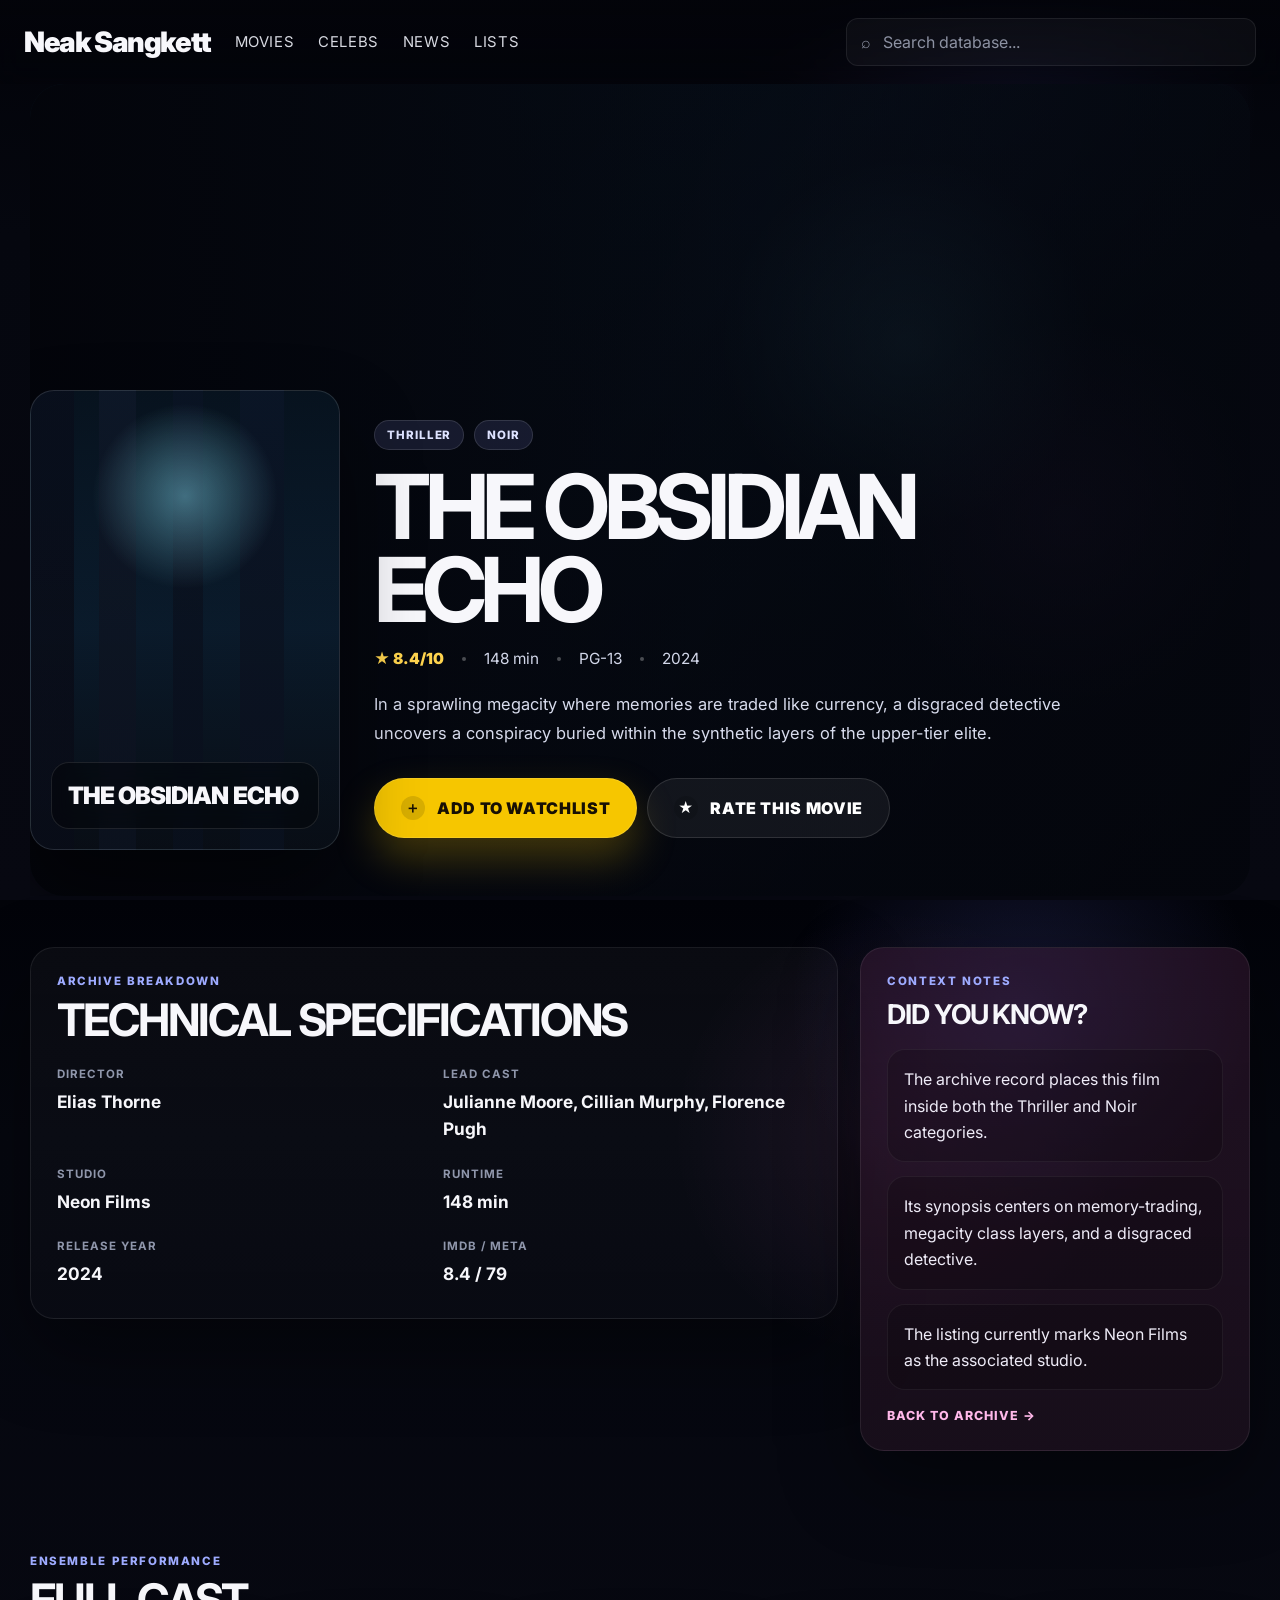
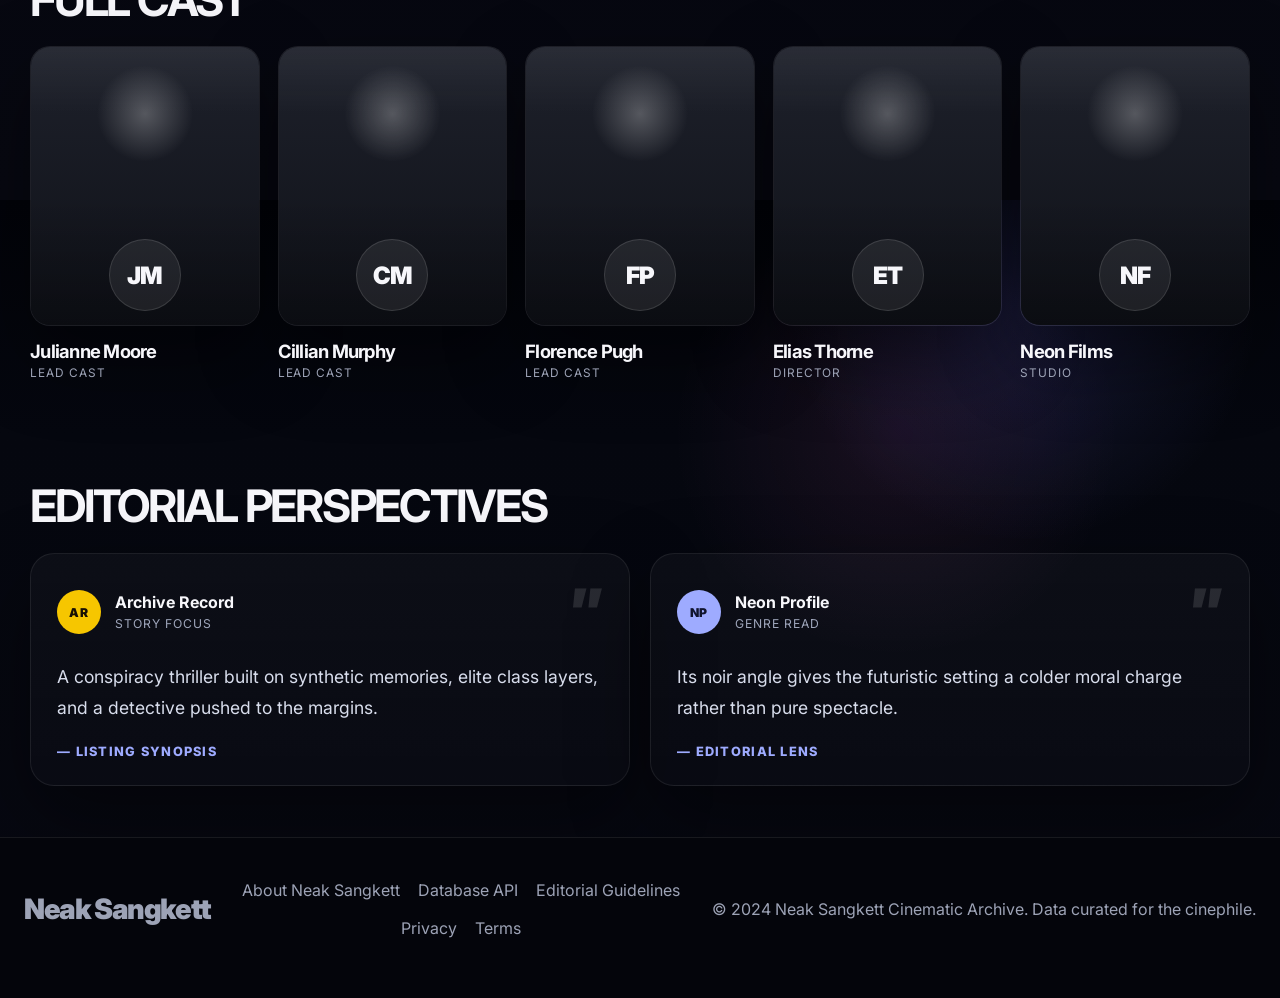
==== movie-detail.html @ 91a35692 "Final version" ====
<!DOCTYPE html>
<html lang="en">
<head>
  <meta charset="UTF-8" />
  <meta name="viewport" content="width=device-width, initial-scale=1.0" />
  <title>Movie Detail | Neak Sangkett</title>
  <link rel="preconnect" href="https://fonts.googleapis.com">
  <link rel="preconnect" href="https://fonts.gstatic.com" crossorigin>
  <link href="https://fonts.googleapis.com/css2?family=Inter:wght@400;500;600;700;800;900&display=swap" rel="stylesheet">
  <link rel="stylesheet" href="styles.css" />
</head>
<body class="detail-page">
  <div class="page-shell">
    <header class="topbar">
      <a class="brand" href="index.html#hero" aria-label="Neak Sangkett home">Neak Sangkett</a>

      <nav class="main-nav" id="mainNav" aria-label="Primary navigation">
        <a href="index.html#hero">Movies</a>
        <a href="index.html#top-rated">Celebs</a>
        <a href="index.html#news">News</a>
        <a href="index.html#archive">Lists</a>
      </nav>

      <div class="topbar-actions">
        <label class="search-box">
          <span class="search-icon">⌕</span>
          <input type="text" placeholder="Search database..." aria-label="Search database" />
        </label>
        
        <button class="menu-toggle" id="menuToggle" aria-label="Toggle menu" aria-expanded="false" aria-controls="mainNav">☰</button>
      </div>
    </header>

    <main>
      <section class="detail-hero section">
        <div class="detail-backdrop" id="detailBackdrop"></div>

        <div class="detail-hero-inner">
          <div class="detail-poster-shell">
            <div class="detail-poster-art" id="detailPoster">
              <div class="detail-poster-fallback" id="detailPosterFallback"><span>Loading</span></div>
            </div>
          </div>

          <div class="detail-main-copy">
            <div class="detail-genre-row" id="detailGenres"></div>
            <h1 class="detail-title" id="detailTitle">Loading</h1>
            <div class="detail-meta-row" id="detailMeta"></div>
            <p class="detail-synopsis" id="detailSynopsis"></p>
            <div class="detail-cta-row">
              <a class="detail-watch-btn" href="index.html#archive"><span class="detail-icon-dot">＋</span> Add to Watchlist</a>
              <a class="detail-rate-btn" href="index.html#archive"><span class="detail-icon-dot">★</span> Rate This Movie</a>
            </div>
          </div>
        </div>
      </section>

      <section class="section detail-info-grid">
        <div class="detail-panel">
          <div class="detail-panel-head">
            <div>
              <span class="detail-kicker">Archive breakdown</span>
              <h2>Technical Specifications</h2>
            </div>
          </div>
          <div class="detail-spec-grid" id="detailSpecs"></div>
        </div>

        <aside class="detail-sidebar-card">
          <span class="detail-kicker">Context notes</span>
          <h3>Did You Know?</h3>
          <div class="detail-trivia-list" id="detailTrivia"></div>
          <a class="detail-sidebar-link" href="index.html#archive">Back to archive →</a>
        </aside>
      </section>

      <section class="section">
        <div class="detail-cast-heading">
          <div>
            <span class="detail-kicker">Ensemble performance</span>
            <h2>Full Cast</h2>
          </div>
        </div>
        <div class="detail-cast-row" id="detailCast"></div>
      </section>

      <section class="section">
        <div class="detail-review-heading">
          <div>
            <h2>Editorial Perspectives</h2>
          </div>
        </div>
        <div class="detail-review-wrap" id="detailReviews"></div>
      </section>
    </main>

    <footer class="footer">
      <div class="brand muted">Neak Sangkett</div>
      <div class="footer-links">
        <a href="#">About Neak Sangkett</a>
        <a href="#">Database API</a>
        <a href="#">Editorial Guidelines</a>
        <a href="#">Privacy</a>
        <a href="#">Terms</a>
      </div>
      <div class="copyright">© 2024 Neak Sangkett Cinematic Archive. Data curated for the cinephile.</div>
    </footer>
  </div>

  <script src="movie-detail.js"></script>
</body>
</html>
---- styles.css ----
* {
  box-sizing: border-box;
}

:root {
  --bg: #04050b;
  --bg-soft: #0d0f18;
  --panel: #12141d;
  --panel-2: #171924;
  --muted: #9da3b6;
  --text: #f7f7fb;
  --line: rgba(255, 255, 255, 0.08);
  --line-strong: rgba(255, 255, 255, 0.14);
  --accent: #a5adff;
  --accent-2: #f6c600;
  --accent-3: #cc79ff;
  --shadow: 0 30px 80px rgba(0, 0, 0, 0.42);
  --radius-lg: 30px;
  --radius-md: 24px;
  --radius-sm: 16px;
  --container: min(1220px, calc(100% - 40px));
}

html {
  height: 100%;
  scroll-behavior: smooth;
}

body {
  height: 100%;
  min-height: 100vh;
  margin: 0;
  font-family: "Inter", sans-serif;
  background:
    radial-gradient(circle at 82% 10%, rgba(89, 155, 255, 0.25), transparent 18%),
    radial-gradient(circle at 70% 35%, rgba(76, 150, 255, 0.12), transparent 18%),
    linear-gradient(180deg, #04050b 0%, #06070d 30%, #080910 100%);
  color: var(--text);
  overflow-x: hidden;
}

body.nav-open,
body.filters-open {
  overflow: hidden;

}

img {
  display: block;
  max-width: 100%;
}

button,
input {
  font: inherit;
}

button {
  -webkit-tap-highlight-color: transparent;
}

a {
  color: inherit;
  text-decoration: none;
}

.page-shell {
  height: 100%;
  display: flex;
  flex-direction: column;
}

main {
  flex: 1;
}

.section,
.footer {
  width: var(--container);
  margin: 0 auto;
}

.section {
  padding: clamp(36px, 4vw, 64px) 0;
}

.topbar {
  width: 100%;
  padding: 18px 24px;
  display: flex;
  align-items: center;
  gap: 24px;
  position: sticky;
  top: 0;
  z-index: 50;
  backdrop-filter: blur(14px);
  background: linear-gradient(180deg, rgba(4, 5, 11, 0.94), rgba(4, 5, 11, 0.55));
}

.brand {
  font-size: clamp(1.7rem, 2.2vw, 2rem);
  font-weight: 900;
  letter-spacing: -0.05em;
  white-space: nowrap;
}

.main-nav {
  display: flex;
  gap: 24px;
  margin-right: auto;
}

.main-nav a,
.link-btn {
  font-size: 0.93rem;
  text-transform: uppercase;
  letter-spacing: 0.04em;
  color: #d7d9e1;
}

.main-nav a:hover,
.link-btn:hover,
.section-link:hover,
.explore-link:hover,
.footer a:hover {
  color: white;
}

.topbar-actions {
  display: flex;
  align-items: center;
  gap: 14px;
}

.link-btn,
.menu-toggle,
.primary-btn,
.ghost-btn,
.apply-btn,
.circle-btn,
.tiny-btn,
.text-btn,
.chip,
.mobile-filter-toggle,
.filter-close {
  border: 0;
  background: none;
  cursor: pointer;
  transition: transform 180ms ease, background-color 180ms ease, border-color 180ms ease, color 180ms ease, opacity 180ms ease;
}

.search-box {
  display: flex;
  align-items: center;
  gap: 10px;
  width: min(500px, 32vw);
  border-radius: 12px;
  border: 1px solid var(--line);
  padding: 12px 14px;
  background: rgba(255, 255, 255, 0.035);
}

.search-box input {
  flex: 1;
  min-width: 0;
  background: transparent;
  border: 0;
  outline: none;
  color: white;
}

.search-box input::placeholder {
  color: #8d92a3;
}

.search-icon {
  color: #8d92a3;
}

.menu-toggle {
  display: none;
  width: 44px;
  height: 44px;
  border-radius: 12px;
  place-items: center;
  color: white;
  border: 1px solid var(--line);
  background: rgba(255, 255, 255, 0.035);
}

.hero {
  min-height: calc(100vh - 88px);
  grid-template-columns: minmax(0, 1.15fr) minmax(340px, 1fr);
  align-items: center;
  gap: clamp(24px, 4vw, 42px);
  padding-top: clamp(20px, 4vw, 40px);
}

.hero-copy {
  max-width: 530px;
}

.eyebrow-row {
  display: flex;
  flex-wrap: wrap;
  gap: 8px;
  margin-bottom: 20px;
}

.pill {
  display: inline-flex;
  align-items: center;
  border-radius: 999px;
  padding: 6px 10px;
  font-size: 0.7rem;
  text-transform: uppercase;
  letter-spacing: 0.08em;
  border: 1px solid var(--line);
  background: rgba(255, 255, 255, 0.04);
}

.pill-yellow,
.label-yellow {
  background: var(--accent-2);
  color: #181204;
  border-color: transparent;
  font-weight: 800;
}

.hero h1 {
  margin: 0;
  font-size: clamp(3rem, 8vw, 6.2rem);
  line-height: 0.92;
  letter-spacing: -0.06em;
}

.hero p {
  margin: 22px 0 0;
  color: #c8cede;
  line-height: 1.8;
  max-width: 480px;
}

.hero-actions,
.card-actions,
.result-actions,
.archive-head-actions {
  display: flex;
  flex-wrap: wrap;
  gap: 12px;
}

.hero-actions,
.card-actions,
.result-actions {
  margin-top: 26px;
}

.primary-btn,
.ghost-btn,
.apply-btn,
.mobile-filter-toggle {
  padding: 15px 24px;
  border-radius: 16px;
  font-weight: 700;
  letter-spacing: 0.01em;
}

.primary-btn {
  background: var(--accent);
  color: #13162d;
  box-shadow: 0 20px 40px rgba(165, 173, 255, 0.25);
}

.primary-btn:hover,
.apply-btn:hover,
.circle-btn:hover,
.tiny-btn:hover,
.chip:hover,
.mobile-filter-toggle:hover,
.menu-toggle:hover,
.text-btn:hover,
.ghost-btn:hover {
  transform: translateY(-1px);
}

.ghost-btn,
.mobile-filter-toggle,
.text-btn,
.tiny-btn {
  border: 1px solid var(--line);
  color: white;
  background: rgba(255, 255, 255, 0.035);
}

.primary-btn.small,
.ghost-btn.small {
  padding: 12px 20px;
  border-radius: 14px;
  font-size: 0.92rem;
}

.hero-art {
  position: relative;
  min-height: clamp(360px, 52vw, 620px);
  border-radius: var(--radius-lg);
  overflow: hidden;
  background:
    radial-gradient(circle at 78% 14%, rgba(211, 248, 255, 0.9), rgba(82, 153, 255, 0.35) 8%, rgba(13, 24, 45, 0.02) 20%),
    radial-gradient(circle at 60% 85%, rgba(36, 100, 255, 0.22), transparent 12%),
    linear-gradient(120deg, rgba(0, 0, 0, 0.9) 10%, rgba(4, 28, 74, 0.75) 62%, rgba(0, 0, 0, 0.8) 100%);
  box-shadow: var(--shadow);
}

.lens-flare {
  position: absolute;
  inset: 0;
  background:
    radial-gradient(circle at 84% 18%, rgba(255, 255, 255, 0.92), rgba(167, 227, 255, 0.42) 7%, rgba(64, 120, 255, 0.12) 14%, transparent 19%);
}

.star-field {
  position: absolute;
  inset: 0;
  opacity: 0.52;
  background-image:
    radial-gradient(circle, rgba(255, 255, 255, 0.95) 1px, transparent 1.5px),
    radial-gradient(circle, rgba(255, 255, 255, 0.8) 1px, transparent 1.6px),
    radial-gradient(circle, rgba(255, 255, 255, 0.45) 1px, transparent 1.5px);
  background-size: 120px 120px, 160px 160px, 210px 210px;
  background-position: 8px 16px, 45px 72px, 85px 35px;
}

.section-head,
.archive-head {
  display: flex;
  align-items: end;
  justify-content: space-between;
  gap: 20px;
  margin-bottom: 28px;
}

.section-tag {
  display: inline-block;
  color: #d792ff;
  font-size: 0.75rem;
  text-transform: uppercase;
  letter-spacing: 0.09em;
  margin-bottom: 10px;
  font-weight: 700;
}

.section h2 {
  margin: 0;
  font-size: clamp(2rem, 5vw, 3.1rem);
  line-height: 1;
  letter-spacing: -0.05em;
}

.section-link,
.explore-link {
  color: #cfd5ec;
  text-transform: uppercase;
  font-size: 0.8rem;
  letter-spacing: 0.08em;
}

.top-grid,
.news-grid,
.reference-grid {
  display: grid;
  gap: 18px;
}

.top-grid {
  grid-template-columns: minmax(0, 1.1fr) minmax(0, 1fr);
}

.feature-card,
.rank-card,
.wide-card,
.release-card,
.news-card,
.result-card,
.filters-panel,
.reference-section figure {
  border: 1px solid var(--line);
  background: linear-gradient(180deg, rgba(255, 255, 255, 0.03), rgba(255, 255, 255, 0.015));
  box-shadow: var(--shadow);
}

.feature-card {
  border-radius: 26px;
  overflow: hidden;
  min-height: 520px;
  position: relative;
}

.poster {
  height: 370px;
}

.poster-camera {
  background:
    radial-gradient(circle at 36% 38%, rgba(255, 255, 255, 0.28), transparent 14%),
    radial-gradient(circle at 61% 39%, rgba(255, 255, 255, 0.18), transparent 8%),
    linear-gradient(180deg, rgba(255, 255, 255, 0.12), transparent 45%),
    linear-gradient(140deg, #20252e 10%, #0b0d12 55%, #11131b 100%);
  position: relative;
}

.poster-camera::before,
.poster-camera::after {
  content: "";
  position: absolute;
  background: #11131a;
  border: 1px solid rgba(255, 255, 255, 0.08);
}

.poster-camera::before {
  width: 120px;
  height: 140px;
  left: 90px;
  top: 95px;
  border-radius: 12px;
  box-shadow: 120px 16px 0 -18px rgba(255, 255, 255, 0.1);
}

.poster-camera::after {
  width: 110px;
  height: 110px;
  right: 84px;
  top: 140px;
  border-radius: 50%;
  box-shadow:
    -88px -30px 0 -20px #161922,
    -104px -46px 0 -16px rgba(255, 255, 255, 0.05),
    54px 26px 0 -44px #171b24;
}

.feature-meta {
  padding: 22px;
}

.rating-line {
  color: #f7cf42;
  font-weight: 800;
  font-size: 0.98rem;
}

.rating-line span,
.rank-card p,
.wide-card p,
.release-card p,
.news-content p,
.results-count,
.result-meta,
.detail-grid span,
.news-meta,
.copyright,
.footer a,
.muted {
  color: var(--muted);
}

.feature-meta h3,
.rank-card h4,
.wide-card h4,
.release-card h4,
.result-copy h3,
.news-content h3 {
  margin: 10px 0 0;
  font-size: clamp(1.5rem, 3vw, 2rem);
  line-height: 1;
  letter-spacing: -0.05em;
  text-transform: uppercase;
}

.rank-stack {
  display: grid;
  grid-template-columns: repeat(2, minmax(0, 1fr));
  gap: 18px;
}

.rank-card,
.wide-card {
  border-radius: 24px;
  padding: 22px;
  min-height: 250px;
  position: relative;
}

.rank-card {
  display: flex;
  flex-direction: column;
}

.rank-card h4,
.wide-card h4 {
  font-size: clamp(1.6rem, 3vw, 2rem);
}

.rank-num {
  color: #ffd54f;
  font-weight: 800;
  font-size: 1.6rem;
}

.rank-rating {
  position: absolute;
  top: 22px;
  right: 22px;
  font-size: 0.92rem;
}

.text-btn {
  margin-top: auto;
  padding: 10px 14px;
  border-radius: 12px;
}

.wide-card {
  grid-column: span 2;
  min-height: 180px;
  display: grid;
  grid-template-columns: 74px 1fr auto;
  gap: 18px;
  align-items: center;
}

.album-art {
  width: 74px;
  height: 74px;
  border-radius: 16px;
  background:
    linear-gradient(145deg, #0d1018 30%, rgba(255, 255, 255, 0.1) 31%, #18203a 44%, #f35fa8 70%, #111 100%);
}

.mini-rating {
  color: #f6d35c;
  font-size: 0.82rem;
  margin-bottom: 6px;
}

.circle-btn {
  width: 42px;
  height: 42px;
  flex: 0 0 auto;
  border-radius: 50%;
  border: 1px solid var(--line);
  color: white;
  display: inline-grid;
  place-items: center;
  background: rgba(255, 255, 255, 0.035);
}

.carousel-controls {
  display: flex;
  gap: 10px;
}

.release-row {
  display: grid;
  grid-auto-flow: column;
  grid-auto-columns: minmax(240px, 1fr);
  gap: 18px;
  overflow-x: auto;
  scroll-behavior: smooth;
  scroll-snap-type: x proximity;
  padding-bottom: 6px;
}

.release-row::-webkit-scrollbar {
  height: 8px;
}

.release-row::-webkit-scrollbar-thumb {
  background: rgba(255, 255, 255, 0.12);
  border-radius: 999px;
}

.release-card {
  border-radius: 22px;
  overflow: hidden;
  min-width: 240px;
  position: relative;
  scroll-snap-align: start;
}

.release-poster {
  height: 320px;
}

.release-lens {
  background:
    radial-gradient(circle at 25% 40%, rgba(255, 255, 255, 0.35), transparent 12%),
    radial-gradient(circle at 30% 30%, rgba(255, 219, 133, 0.14), transparent 16%),
    linear-gradient(120deg, #2d311f 0%, #14170f 50%, #0b0d12 100%);
}

.release-void {
  background:
    radial-gradient(circle at 50% 30%, rgba(145, 225, 255, 0.85), rgba(57, 165, 255, 0.2) 9%, transparent 22%),
    linear-gradient(180deg, #070b12 0%, #09111a 52%, #06070d 100%);
}

.release-forest {
  background:
    linear-gradient(90deg, rgba(20, 45, 54, 0.95) 0 9%, transparent 9% 18%, rgba(12, 33, 37, 0.95) 18% 28%, transparent 28% 38%, rgba(12, 36, 45, 0.95) 38% 48%, transparent 48% 58%, rgba(13, 37, 50, 0.95) 58% 70%, transparent 70% 80%, rgba(12, 36, 45, 0.95) 80% 90%, transparent 90%),
    radial-gradient(circle at 50% 24%, rgba(156, 240, 255, 0.85), transparent 24%),
    linear-gradient(180deg, #071017 0%, #0b1a24 35%, #041017 100%);
}

.release-neon {
  background:
    linear-gradient(90deg, rgba(14, 19, 34, 0.9) 0 10%, transparent 10% 14%, rgba(17, 29, 48, 0.9) 14% 28%, transparent 28% 32%, rgba(25, 22, 50, 0.9) 32% 46%, transparent 46% 50%, rgba(20, 27, 53, 0.9) 50% 63%, transparent 63% 68%, rgba(14, 19, 34, 0.9) 68% 84%, transparent 84%),
    radial-gradient(circle at 70% 32%, rgba(253, 77, 182, 0.65), transparent 14%),
    linear-gradient(180deg, #09111d 0%, #130a1f 100%);
}

.release-city {
  background:
    linear-gradient(180deg, rgba(255, 255, 255, 0.08), transparent 30%),
    linear-gradient(90deg, rgba(17, 22, 38, 0.95) 0 8%, transparent 8% 15%, rgba(12, 34, 54, 0.95) 15% 27%, transparent 27% 35%, rgba(17, 22, 38, 0.95) 35% 48%, transparent 48% 56%, rgba(12, 34, 54, 0.95) 56% 68%, transparent 68% 76%, rgba(17, 22, 38, 0.95) 76% 88%, transparent 88%),
    radial-gradient(circle at 50% 18%, rgba(119, 222, 255, 0.75), transparent 16%),
    linear-gradient(180deg, #06111b 0%, #0d1828 100%);
}

.release-card h4,
.release-card p {
  padding: 0 16px 0;
}

.release-card h4 {
  margin: 16px 0 6px;
}

.release-card p {
  margin: 0 0 18px;
}

.date-pill {
  position: absolute;
  top: 14px;
  left: 14px;
  padding: 6px 10px;
  border-radius: 999px;
  font-size: 0.72rem;
  font-weight: 700;
  text-transform: uppercase;
  background: rgba(5, 5, 10, 0.72);
  border: 1px solid rgba(255, 255, 255, 0.08);
}

.news-section {
  display: grid;
  grid-template-columns: 320px minmax(0, 1fr);
  gap: 22px;
  align-items: start;
}

.news-sidebar p {
  line-height: 1.8;
  color: #c8cede;
}

.news-grid {
  grid-template-columns: repeat(2, minmax(0, 1fr));
}

.news-card {
  border-radius: 24px;
  overflow: hidden;
}

.news-thumb {
  height: 250px;
}

.news-set {
  background:
    radial-gradient(circle at 70% 40%, rgba(255, 230, 188, 0.24), transparent 18%),
    linear-gradient(90deg, transparent 0 12%, rgba(255, 255, 255, 0.08) 12% 18%, transparent 18% 100%),
    linear-gradient(140deg, #1f1712 10%, #3e2e1f 45%, #121319 100%);
}

.news-seats {
  background:
    linear-gradient(180deg, rgba(255, 255, 255, 0.06), transparent 26%),
    radial-gradient(circle at 50% 76%, rgba(145, 0, 0, 0.48), transparent 24%),
    linear-gradient(180deg, #221114 0%, #120d11 100%);
  position: relative;
}

.news-seats::before {
  content: "";
  position: absolute;
  inset: auto 0 0 0;
  height: 120px;
  background-image: radial-gradient(circle at center, #9b101c 0 18px, transparent 19px);
  background-size: 74px 48px;
  background-position: 12px 22px;
}

.news-content {
  padding: 20px;
}

.label {
  display: inline-flex;
  margin-right: 8px;
  margin-bottom: 14px;
  border-radius: 999px;
  padding: 6px 9px;
  font-size: 0.68rem;
  text-transform: uppercase;
  letter-spacing: 0.08em;
  background: rgba(255, 255, 255, 0.06);
  border: 1px solid var(--line);
}

.label-purple {
  background: rgba(208, 128, 255, 0.22);
  color: #efccff;
}

.news-content h3 {
  font-size: clamp(1.55rem, 3vw, 2rem);
  text-transform: none;
  line-height: 1.05;
}

.news-content p,
.result-copy p {
  line-height: 1.7;
}

.news-meta {
  margin-top: 18px;
  font-size: 0.92rem;
}

.archive-section {
  padding-top: 64px;
  position: relative;
}

.archive-head-actions {
  align-items: center;
  justify-content: flex-end;
}

.mobile-filter-toggle {
  display: none;
}

.archive-layout {
  display: grid;
  grid-template-columns: 300px minmax(0, 1fr);
  gap: 22px;
  align-items: start;
}

.filters-backdrop {
  display: none;
}

.filters-panel {
  border-radius: 24px;
  padding: 24px;
  position: sticky;
  top: 96px;
}

.filters-topbar {
  display: flex;
  justify-content: space-between;
  align-items: center;
  gap: 12px;
}

.filters-panel h3 {
  margin: 0 0 24px;
  font-size: 2rem;
  text-transform: uppercase;
  letter-spacing: -0.04em;
}

.filter-close {
  display: none;
  width: 40px;
  height: 40px;
  border-radius: 50%;
  border: 1px solid var(--line);
  color: white;
  background: rgba(255, 255, 255, 0.04);
  font-size: 1.5rem;
  line-height: 1;
}

.filter-block + .filter-block {
  margin-top: 22px;
}

.filter-block label {
  display: block;
  margin-bottom: 12px;
  text-transform: uppercase;
  font-size: 0.82rem;
  letter-spacing: 0.06em;
  font-weight: 700;
}

.year-inputs {
  display: grid;
  grid-template-columns: repeat(2, minmax(0, 1fr));
  gap: 10px;
}

.year-inputs input,
.filter-block input[type="range"] {
  width: 100%;
}

.year-inputs input {
  background: rgba(255, 255, 255, 0.04);
  color: white;
  border: 1px solid var(--line);
  border-radius: 14px;
  padding: 14px 12px;
  outline: none;
}

.check-list {
  display: grid;
  gap: 10px;
}

.check-list label {
  display: flex;
  align-items: center;
  gap: 10px;
  margin: 0;
  font-size: 0.95rem;
  text-transform: none;
  letter-spacing: 0;
  color: #d6daea;
  font-weight: 500;
}

.check-list input {
  width: 18px;
  height: 18px;
  accent-color: var(--accent);
}

.genre-chips {
  display: flex;
  flex-wrap: wrap;
  gap: 10px;
}

.chip {
  padding: 10px 14px;
  border-radius: 999px;
  border: 1px solid var(--line);
  color: white;
  background: rgba(255, 255, 255, 0.035);
}

.chip.active {
  background: var(--accent);
  color: #10142d;
  font-weight: 700;
  border-color: transparent;
}

.apply-btn {
  width: 100%;
  margin-top: 28px;
  background: var(--accent-2);
  color: #171004;
  font-weight: 900;
  text-transform: uppercase;
  letter-spacing: 0.06em;
}

.results-list {
  display: grid;
  gap: 22px;
}

.result-card {
  border-radius: 28px;
  padding: 18px;
  display: grid;
  grid-template-columns: minmax(200px, 220px) minmax(0, 1fr) 100px;
  gap: 22px;
  align-items: start;
}

.result-poster {
  border-radius: 20px;
  min-height: 300px;
}

.release-poster img {
  width: 100%;
  height: 100%;
  object-fit: cover;
  display: block;
  border-radius: inherit;
}

.result-observer {
  background:
    radial-gradient(circle at 50% 23%, rgba(138, 232, 255, 0.7), transparent 24%),
    linear-gradient(90deg, rgba(9, 15, 28, 0.95) 0 14%, transparent 14% 22%, rgba(14, 24, 40, 0.95) 22% 34%, transparent 34% 46%, rgba(10, 20, 36, 0.95) 46% 56%, transparent 56% 68%, rgba(11, 22, 39, 0.95) 68% 82%, transparent 82%),
    linear-gradient(180deg, #07131f 0%, #0b2033 52%, #091119 100%);
}

.result-paper {
  background:
    linear-gradient(160deg, rgba(255, 255, 255, 0.78) 0 24%, transparent 24% 100%),
    linear-gradient(140deg, #101216 30%, #2a2d35 60%, #0d0f14 100%);
}

.result-drive {
  background:
    radial-gradient(circle at 50% 28%, rgba(234, 255, 255, 0.72), transparent 23%),
    linear-gradient(90deg, rgba(17, 35, 31, 0.88) 0 12%, transparent 12% 24%, rgba(17, 35, 31, 0.88) 24% 36%, transparent 36% 48%, rgba(17, 35, 31, 0.88) 48% 60%, transparent 60% 72%, rgba(17, 35, 31, 0.88) 72% 84%, transparent 84%),
    linear-gradient(180deg, #0f1614 0%, #15211c 100%);
  position: relative;
}

.result-drive::before {
  content: "";
  position: absolute;
  left: 48px;
  right: 48px;
  bottom: 26px;
  height: 72px;
  border-radius: 28px 28px 12px 12px;
  background:
    radial-gradient(circle at 20% 50%, rgba(255, 241, 180, 0.9) 0 12px, transparent 13px),
    radial-gradient(circle at 80% 50%, rgba(255, 241, 180, 0.9) 0 12px, transparent 13px),
    linear-gradient(180deg, rgba(255, 255, 255, 0.2), rgba(255, 255, 255, 0.05)),
    #1a2228;
}

.result-copy h3 {
  font-size: clamp(2rem, 4vw, 3.4rem);
}

.result-meta {
  margin-top: 10px;
  text-transform: uppercase;
  font-size: 0.85rem;
  letter-spacing: 0.06em;
}

.detail-grid {
  display: grid;
  grid-template-columns: repeat(2, minmax(160px, 1fr));
  gap: 18px;
  margin-top: 18px;
  color: #e8ebf7;
  font-size: 0.98rem;
  line-height: 1.6;
}

.detail-grid span {
  display: block;
  margin-bottom: 4px;
  text-transform: uppercase;
  font-size: 0.72rem;
  letter-spacing: 0.08em;
}

.score-stack {
  display: grid;
  gap: 12px;
}

.score-box {
  border-radius: 18px;
  border: 1px solid var(--line);
  background: rgba(255, 255, 255, 0.035);
  padding: 12px;
  text-align: center;
}

.score-box span {
  display: block;
  font-size: 0.72rem;
  text-transform: uppercase;
  color: #ffcf4e;
  margin-bottom: 6px;
  font-weight: 800;
}

.score-box strong {
  font-size: 2rem;
}

.reference-grid {
  grid-template-columns: repeat(3, minmax(0, 1fr));
}

.reference-section figure {
  margin: 0;
  border-radius: 22px;
  overflow: hidden;
}

.reference-section img {
  width: 100%;
  aspect-ratio: 3 / 4.4;
  object-fit: cover;
}

.reference-section figcaption {
  padding: 14px 16px;
  color: var(--muted);
}

.footer {
  width: 100%;
  padding: 42px 24px 60px;
  display: grid;
  grid-template-columns: auto 1fr auto;
  gap: 20px;
  align-items: center;
  border-top: 1px solid var(--line);
  background: var(--bg);
}

.footer-links {
  display: flex;
  flex-wrap: wrap;
  gap: 18px;
  justify-content: center;
}

.tiny-btn {
  padding: 10px 14px;
  border-radius: 12px;
}

.tiny-btn-accent {
  background: rgba(165, 173, 255, 0.12);
}

.hidden {
  display: none !important;
}

@media (max-width: 1180px) {
  .archive-layout {
    grid-template-columns: 270px minmax(0, 1fr);
  }

  .result-card {
    grid-template-columns: minmax(180px, 220px) minmax(0, 1fr);
  }

  .score-stack {
    grid-column: 2;
    grid-template-columns: repeat(2, minmax(0, 1fr));
  }
}

@media (max-width: 1024px) {
  .hero,
  .top-grid,
  .news-section,
  .footer {
    grid-template-columns: 1fr;
  }

  .archive-layout {
    grid-template-columns: 1fr;
  }

  .news-grid,
  .reference-grid {
    grid-template-columns: 1fr;
  }

  .hero-copy {
    max-width: 100%;
  }

  .hero-art {
    order: -1;
  }

  .mobile-filter-toggle {
    display: inline-flex;
    align-items: center;
    justify-content: center;
    padding-inline: 18px;
  }

  .filters-backdrop {
    position: fixed;
    inset: 0;
    background: rgba(1, 2, 7, 0.68);
    backdrop-filter: blur(8px);
    opacity: 0;
    pointer-events: none;
    transition: opacity 180ms ease;
    z-index: 70;
  }

  body.filters-open .filters-backdrop {
    display: block;
    opacity: 1;
    pointer-events: auto;
  }

  .filters-panel {
    position: fixed;
    inset: auto 0 0 auto;
    top: 0;
    right: 0;
    width: min(420px, 92vw);
    height: 100dvh;
    border-radius: 0;
    overflow-y: auto;
    transform: translateX(100%);
    transition: transform 220ms ease;
    z-index: 80;
    padding-bottom: 36px;
  }

  body.filters-open .filters-panel {
    transform: translateX(0);
  }

  .filters-topbar {
    position: sticky;
    top: 0;
    z-index: 2;
    background: rgba(18, 20, 29, 0.96);
    backdrop-filter: blur(10px);
    margin: -24px -24px 24px;
    padding: 24px;
    border-bottom: 1px solid var(--line);
  }

  .filter-close {
    display: inline-grid;
    place-items: center;
  }
}

@media (max-width: 840px) {
  :root {
    --container: min(100% - 28px, 1220px);
  }

  .main-nav {
    position: fixed;
    top: 77px;
    left: 14px;
    right: 14px;
    display: flex;
    flex-direction: column;
    gap: 8px;
    padding: 14px;
    margin-right: 0;
    border: 1px solid var(--line);
    border-radius: 20px;
    background: rgba(7, 8, 15, 0.98);
    box-shadow: var(--shadow);
    opacity: 0;
    pointer-events: none;
    transform: translateY(-10px);
    transition: opacity 180ms ease, transform 180ms ease;
  }

  .main-nav a {
    padding: 12px 10px;
    border-radius: 12px;
  }

  .main-nav a:hover {
    background: rgba(255, 255, 255, 0.04);
  }

  .main-nav.open {
    opacity: 1;
    pointer-events: auto;
    transform: translateY(0);
  }

  .menu-toggle {
    display: inline-grid;
  }

  .search-box {
    width: min(200px, 40vw);
  }

  .rank-stack,
  .detail-grid {
    grid-template-columns: 1fr;
  }

  .wide-card {
    grid-column: span 1;
    grid-template-columns: 74px 1fr;
  }

  .wide-card .circle-btn {
    grid-column: 1 / -1;
    justify-self: start;
  }

  .result-card {
    grid-template-columns: 1fr;
  }

  .score-stack {
    grid-column: auto;
  }
}

@media (max-width: 640px) {
  :root {
    --container: min(100% - 24px, 1220px);
  }

  .topbar {
    gap: 12px;
    padding: 14px 0;
  }

  .topbar-actions {
    margin-left: auto;
    gap: 10px;
  }

  .link-btn,
  .section-link,
  .carousel-controls {
    display: none;
  }

  .search-box {
    display: none;
  }

  .hero {
    min-height: auto;
    padding-top: 10px;
  }

  .hero-art {
    min-height: 300px;
  }

  .hero-actions,
  .result-actions,
  .archive-head-actions {
    width: 100%;
  }

  .hero-actions > *,
  .result-actions > * {
    flex: 1 1 100%;
  }

  .feature-card,
  .rank-card,
  .wide-card,
  .release-card,
  .news-card,
  .result-card,
  .filters-panel,
  .reference-section figure {
    border-radius: 20px;
  }

  .feature-card {
    min-height: auto;
  }

  .poster,
  .release-poster,
  .news-thumb,
  .result-poster {
    height: 260px;
    min-height: 260px;
  }

  .poster-camera::before {
    width: 96px;
    height: 116px;
    left: 56px;
    top: 92px;
  }

  .poster-camera::after {
    width: 94px;
    height: 94px;
    right: 46px;
    top: 126px;
  }

  .section-head,
  .archive-head,
  .archive-head-actions,
  .footer {
    align-items: start;
    text-align: left;
  }

  .section-head,
  .archive-head,
  .footer {
    grid-template-columns: 1fr;
    display: grid;
  }

  .mobile-filter-toggle {
    width: 100%;
  }

  .release-row {
    grid-auto-columns: 86%;
  }

  .year-inputs,
  .news-grid,
  .reference-grid,
  .footer {
    grid-template-columns: 1fr;
  }

  .footer-links {
    justify-content: flex-start;
  }
}


/* =========================
   Detail page additions
   ========================= */

.detail-page {
  background:
    radial-gradient(circle at 80% 12%, rgba(110, 116, 255, 0.16), transparent 18%),
    radial-gradient(circle at 70% 26%, rgba(255, 110, 226, 0.08), transparent 20%),
    linear-gradient(180deg, #020309 0%, #05070f 26%, #070811 100%);
}

.detail-page .topbar {
  background: linear-gradient(180deg, rgba(3, 4, 10, 0.95), rgba(3, 4, 10, 0.62));
}

.topbar-cta {
  display: inline-flex;
  align-items: center;
  justify-content: center;
  min-width: 88px;
  height: 44px;
  padding: 0 18px;
  border-radius: 999px;
  background: #9eabff;
  color: #13162d;
  font-weight: 800;
  font-size: 0.82rem;
  letter-spacing: 0.04em;
  text-transform: uppercase;
}

.detail-hero {
  position: relative;
  min-height: calc(100vh - 88px);
  display: flex;
  align-items: end;
  overflow: hidden;
  padding-top: 40px;
  padding-bottom: 46px;
}

.detail-backdrop {
  position: absolute;
  inset: 0;
  border-radius: 34px;
  overflow: hidden;
  background:
    radial-gradient(circle at 65% 32%, rgba(166, 176, 255, 0.2), transparent 18%),
    radial-gradient(circle at 84% 50%, rgba(255, 105, 212, 0.12), transparent 16%),
    linear-gradient(120deg, rgba(8, 12, 24, 0.98) 14%, rgba(10, 17, 40, 0.78) 42%, rgba(7, 9, 16, 0.96) 100%);
  background-size: cover;
  background-position: center;
}

.detail-backdrop::before {
  content: "";
  position: absolute;
  inset: 0;
  background:
    linear-gradient(90deg, rgba(3, 4, 10, 0.95) 0%, rgba(4, 6, 13, 0.88) 26%, rgba(4, 6, 13, 0.48) 56%, rgba(4, 6, 13, 0.68) 100%),
    linear-gradient(180deg, rgba(3, 4, 10, 0.3) 0%, rgba(3, 4, 10, 0.72) 100%);
}

.detail-hero-inner {
  position: relative;
  z-index: 1;
  width: 100%;
  display: grid;
  grid-template-columns: minmax(240px, 310px) minmax(0, 1fr);
  gap: 34px;
  align-items: end;
}

.detail-poster-shell {
  align-self: center;
}

.detail-poster-art {
  min-height: 460px;
  border-radius: 24px;
  border: 1px solid rgba(255, 255, 255, 0.12);
  background:
    linear-gradient(180deg, rgba(255, 255, 255, 0.04), rgba(255, 255, 255, 0.02));
  background-size: cover;
  background-position: center;
  box-shadow: 0 40px 80px rgba(0, 0, 0, 0.44);
  overflow: hidden;
  position: relative;
}

.detail-poster-art::after {
  content: "";
  position: absolute;
  inset: 0;
  background: linear-gradient(180deg, rgba(8, 9, 17, 0.06), rgba(8, 9, 17, 0.42));
}

.detail-poster-fallback {
  position: absolute;
  inset: auto 20px 20px 20px;
  z-index: 1;
  padding: 18px 16px;
  border-radius: 18px;
  background: rgba(0, 0, 0, 0.35);
  border: 1px solid rgba(255, 255, 255, 0.1);
  backdrop-filter: blur(10px);
}

.detail-poster-fallback span {
  display: block;
  font-size: 1.5rem;
  font-weight: 900;
  letter-spacing: -0.04em;
  text-transform: uppercase;
}

.detail-main-copy {
  max-width: 760px;
  padding-bottom: 12px;
}

.detail-genre-row,
.detail-meta-row,
.detail-cta-row,
.detail-chip-row {
  display: flex;
  flex-wrap: wrap;
  gap: 10px;
}

.detail-genre-pill,
.detail-chip {
  display: inline-flex;
  align-items: center;
  padding: 7px 12px;
  border-radius: 999px;
  font-size: 0.72rem;
  font-weight: 800;
  letter-spacing: 0.08em;
  text-transform: uppercase;
  color: #dde2ff;
  border: 1px solid rgba(255, 255, 255, 0.12);
  background: rgba(133, 141, 235, 0.14);
}

.detail-title {
  margin: 16px 0 18px;
  font-size: clamp(3rem, 7vw, 5.8rem);
  line-height: 0.92;
  letter-spacing: -0.07em;
  text-transform: uppercase;
}

.detail-meta-row {
  align-items: center;
  gap: 18px;
  color: #d2d7e9;
  font-size: 0.96rem;
}

.detail-rating {
  color: #ffd44e;
  font-weight: 900;
}

.detail-meta-row .meta-divider {
  width: 4px;
  height: 4px;
  border-radius: 50%;
  background: rgba(255, 255, 255, 0.28);
}

.detail-synopsis {
  margin: 22px 0 0;
  max-width: 720px;
  color: #d8dced;
  line-height: 1.75;
  font-size: 1.03rem;
}

.detail-cta-row {
  margin-top: 30px;
}

.detail-watch-btn,
.detail-rate-btn {
  display: inline-flex;
  align-items: center;
  gap: 12px;
  padding: 17px 26px;
  border-radius: 999px;
  border: 1px solid rgba(255, 255, 255, 0.12);
  font-weight: 900;
  text-transform: uppercase;
  letter-spacing: 0.04em;
}

.detail-watch-btn {
  background: #f6c600;
  color: #171004;
  box-shadow: 0 20px 42px rgba(246, 198, 0, 0.25);
}

.detail-rate-btn {
  background: rgba(255, 255, 255, 0.06);
  color: white;
}

.detail-icon-dot {
  width: 24px;
  height: 24px;
  border-radius: 50%;
  display: inline-grid;
  place-items: center;
  font-size: 0.92rem;
  background: rgba(0, 0, 0, 0.12);
}

.detail-info-grid {
  display: grid;
  grid-template-columns: minmax(0, 1.7fr) minmax(280px, 0.82fr);
  gap: 22px;
  align-items: start;
}

.detail-panel,
.detail-sidebar-card,
.detail-review-card,
.detail-cast-card {
  border: 1px solid rgba(255, 255, 255, 0.08);
  background: linear-gradient(180deg, rgba(255, 255, 255, 0.03), rgba(255, 255, 255, 0.015));
  box-shadow: var(--shadow);
}

.detail-panel,
.detail-sidebar-card,
.detail-review-card {
  border-radius: 24px;
}

.detail-panel {
  padding: 26px 26px 30px;
}

.detail-panel-head,
.detail-cast-heading,
.detail-review-heading {
  display: flex;
  align-items: center;
  gap: 10px;
  margin-bottom: 24px;
}

.detail-panel-head h2,
.detail-cast-heading h2,
.detail-review-heading h2 {
  margin: 0;
  font-size: clamp(1.9rem, 4vw, 2.8rem);
  letter-spacing: -0.05em;
  text-transform: uppercase;
}

.detail-kicker {
  display: block;
  margin-bottom: 10px;
  color: #9eabff;
  font-size: 0.72rem;
  font-weight: 800;
  letter-spacing: 0.14em;
  text-transform: uppercase;
}

.detail-spec-grid {
  display: grid;
  grid-template-columns: repeat(2, minmax(0, 1fr));
  gap: 24px 18px;
}

.detail-spec-item span {
  display: block;
  margin-bottom: 8px;
  color: #8f96ab;
  font-size: 0.72rem;
  font-weight: 700;
  letter-spacing: 0.09em;
  text-transform: uppercase;
}

.detail-spec-item strong {
  font-size: 1.08rem;
  line-height: 1.55;
}

.detail-sidebar-card {
  padding: 26px;
  background: linear-gradient(180deg, rgba(67, 29, 59, 0.44), rgba(31, 17, 31, 0.72));
}

.detail-sidebar-card h3 {
  margin: 0 0 18px;
  font-size: 1.7rem;
  text-transform: uppercase;
  letter-spacing: -0.04em;
}

.detail-trivia-list {
  display: grid;
  gap: 14px;
}

.detail-trivia-item {
  padding: 16px;
  border-radius: 18px;
  background: rgba(0, 0, 0, 0.2);
  border: 1px solid rgba(255, 255, 255, 0.06);
  color: #efecf8;
  line-height: 1.65;
}

.detail-sidebar-link {
  display: inline-flex;
  align-items: center;
  gap: 8px;
  margin-top: 18px;
  color: #ffb8e9;
  font-size: 0.78rem;
  font-weight: 800;
  letter-spacing: 0.08em;
  text-transform: uppercase;
}

.detail-cast-row {
  display: grid;
  grid-template-columns: repeat(5, minmax(0, 1fr));
  gap: 18px;
}

.detail-cast-card {
  border-radius: 20px;
  overflow: hidden;
  background: rgba(255, 255, 255, 0.02);
}

.detail-cast-portrait {
  aspect-ratio: 0.82;
  background:
    radial-gradient(circle at 50% 24%, rgba(255, 255, 255, 0.26), transparent 20%),
    linear-gradient(180deg, rgba(255, 255, 255, 0.05), transparent 24%),
    linear-gradient(180deg, #1e212b 0%, #0f1118 100%);
  position: relative;
  display: flex;
  align-items: end;
  justify-content: center;
  padding-bottom: 14px;
}

.detail-cast-portrait::before {
  content: "";
  position: absolute;
  inset: auto 0 0 0;
  height: 46%;
  background: linear-gradient(180deg, transparent, rgba(0, 0, 0, 0.28));
}

.detail-cast-initials {
  position: relative;
  z-index: 1;
  width: 72px;
  height: 72px;
  border-radius: 50%;
  display: inline-grid;
  place-items: center;
  background: rgba(255, 255, 255, 0.08);
  border: 1px solid rgba(255, 255, 255, 0.12);
  font-size: 1.5rem;
  font-weight: 900;
  letter-spacing: -0.04em;
}

.detail-cast-copy {
  padding: 14px 0 2px;
}

.detail-cast-copy h3 {
  margin: 0;
  font-size: 1.15rem;
  letter-spacing: -0.04em;
}

.detail-cast-copy p {
  margin: 4px 0 0;
  color: var(--muted);
  text-transform: uppercase;
  letter-spacing: 0.08em;
  font-size: 0.74rem;
}

.detail-review-wrap {
  display: grid;
  grid-template-columns: repeat(2, minmax(0, 1fr));
  gap: 20px;
}

.detail-review-card {
  padding: 26px;
}

.detail-review-top {
  display: flex;
  justify-content: space-between;
  gap: 16px;
  align-items: center;
}

.detail-review-source {
  display: flex;
  align-items: center;
  gap: 14px;
}

.detail-review-badge {
  width: 44px;
  height: 44px;
  border-radius: 50%;
  display: inline-grid;
  place-items: center;
  font-weight: 900;
  font-size: 0.86rem;
  color: #111;
  background: #f6c600;
}

.detail-review-source strong {
  display: block;
  font-size: 1rem;
}

.detail-review-source span {
  color: #9ea5ba;
  font-size: 0.76rem;
  text-transform: uppercase;
  letter-spacing: 0.08em;
}

.detail-review-mark {
  font-size: 4rem;
  line-height: 1;
  color: rgba(255, 255, 255, 0.12);
  font-weight: 900;
}

.detail-review-card blockquote {
  margin: 18px 0 0;
  color: #d8ddec;
  font-size: 1.1rem;
  line-height: 1.75;
}

.detail-review-card footer {
  margin-top: 20px;
  color: #9eabff;
  font-size: 0.8rem;
  font-weight: 800;
  letter-spacing: 0.1em;
  text-transform: uppercase;
}

.detail-empty-note {
  padding: 22px;
  border-radius: 20px;
  color: #d7dbec;
  background: rgba(255, 255, 255, 0.03);
  border: 1px dashed rgba(255, 255, 255, 0.12);
}

.release-link,
.wide-detail-link {
  display: inline-flex;
  margin: 0 16px 18px;
}

.wide-detail-link {
  margin: 10px 0 0;
}

@media (max-width: 1180px) {
  .detail-cast-row {
    grid-template-columns: repeat(3, minmax(0, 1fr));
  }
}

@media (max-width: 1024px) {
  .detail-hero {
    min-height: auto;
  }

  .detail-hero-inner,
  .detail-info-grid,
  .detail-review-wrap {
    grid-template-columns: 1fr;
  }

  .detail-poster-shell {
    max-width: 320px;
  }

  .topbar-cta {
    display: none;
  }
}

@media (max-width: 840px) {
  .detail-title {
    font-size: clamp(2.6rem, 12vw, 4rem);
  }

  .detail-spec-grid,
  .detail-cast-row {
    grid-template-columns: 1fr 1fr;
  }
}

@media (max-width: 640px) {
  .detail-hero {
    padding-bottom: 30px;
  }

  .detail-poster-shell {
    max-width: 100%;
  }

  .detail-poster-art {
    min-height: 380px;
  }

  .detail-spec-grid,
  .detail-cast-row,
  .detail-review-wrap {
    grid-template-columns: 1fr;
  }

  .detail-watch-btn,
  .detail-rate-btn {
    width: 100%;
    justify-content: center;
  }
}
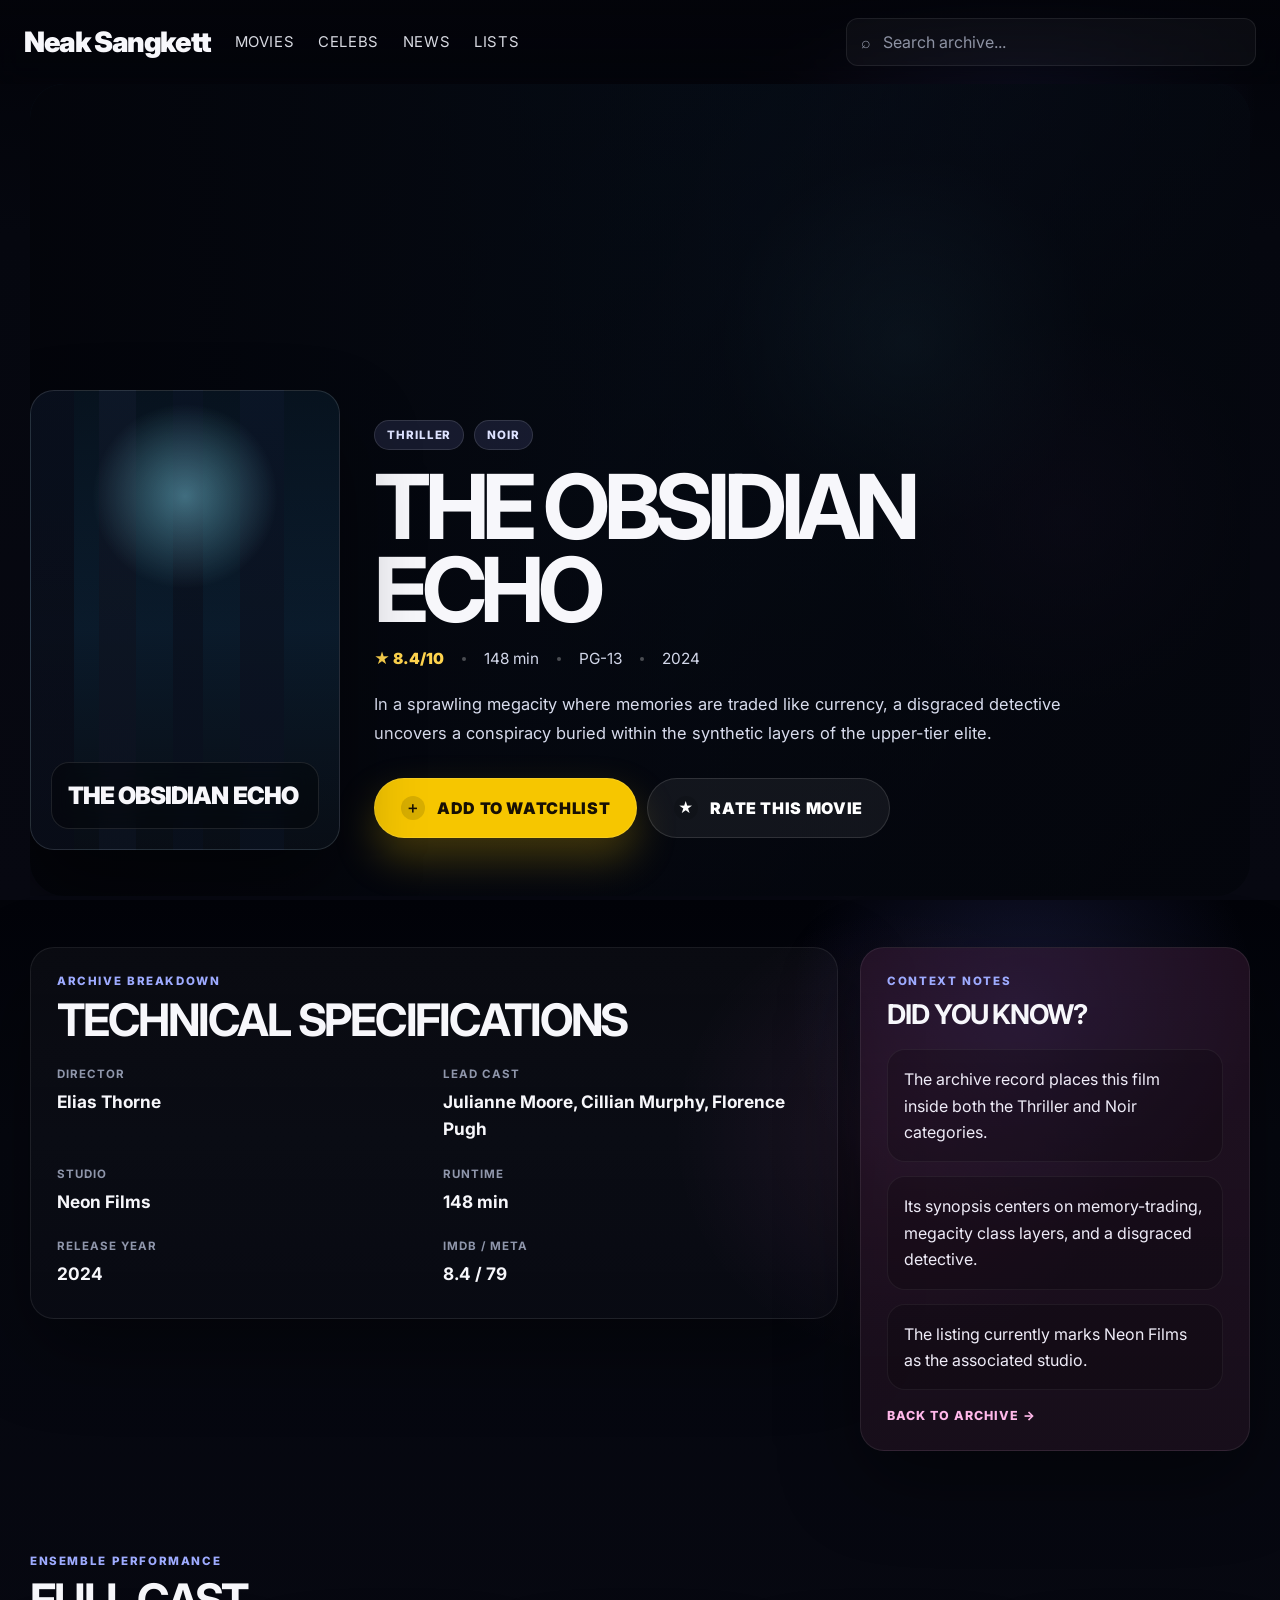
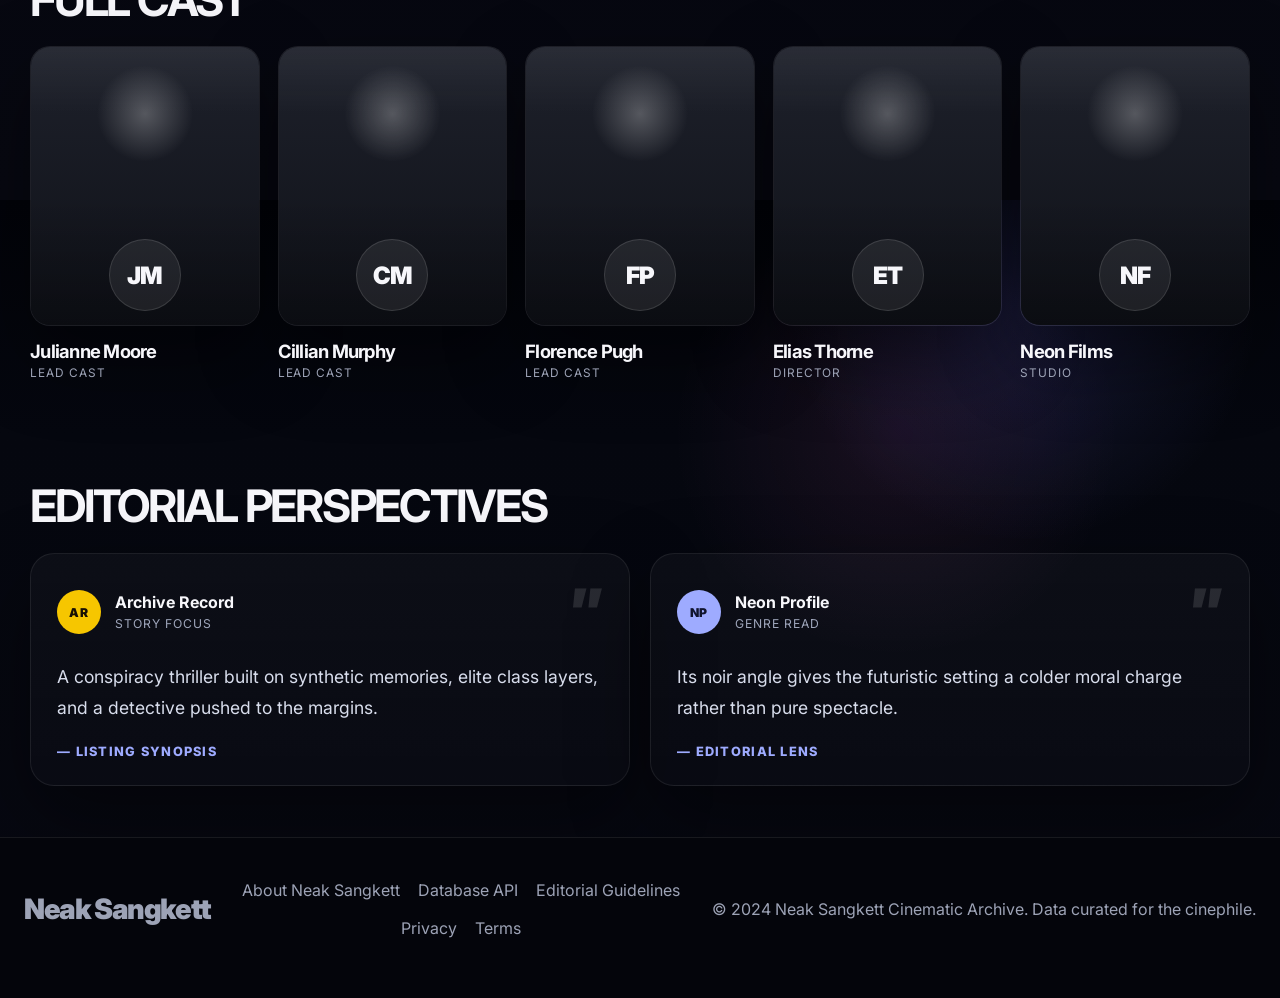
==== commit 65492427: "Edit on Search" ====
--- a/movie-detail.html
+++ b/movie-detail.html
@@ -24,7 +24,7 @@
       <div class="topbar-actions">
         <label class="search-box">
           <span class="search-icon">⌕</span>
-          <input type="text" placeholder="Search database..." aria-label="Search database" />
+          <input type="text" placeholder="Search archive..." aria-label="Search archive" />
         </label>
         
         <button class="menu-toggle" id="menuToggle" aria-label="Toggle menu" aria-expanded="false" aria-controls="mainNav">☰</button>
